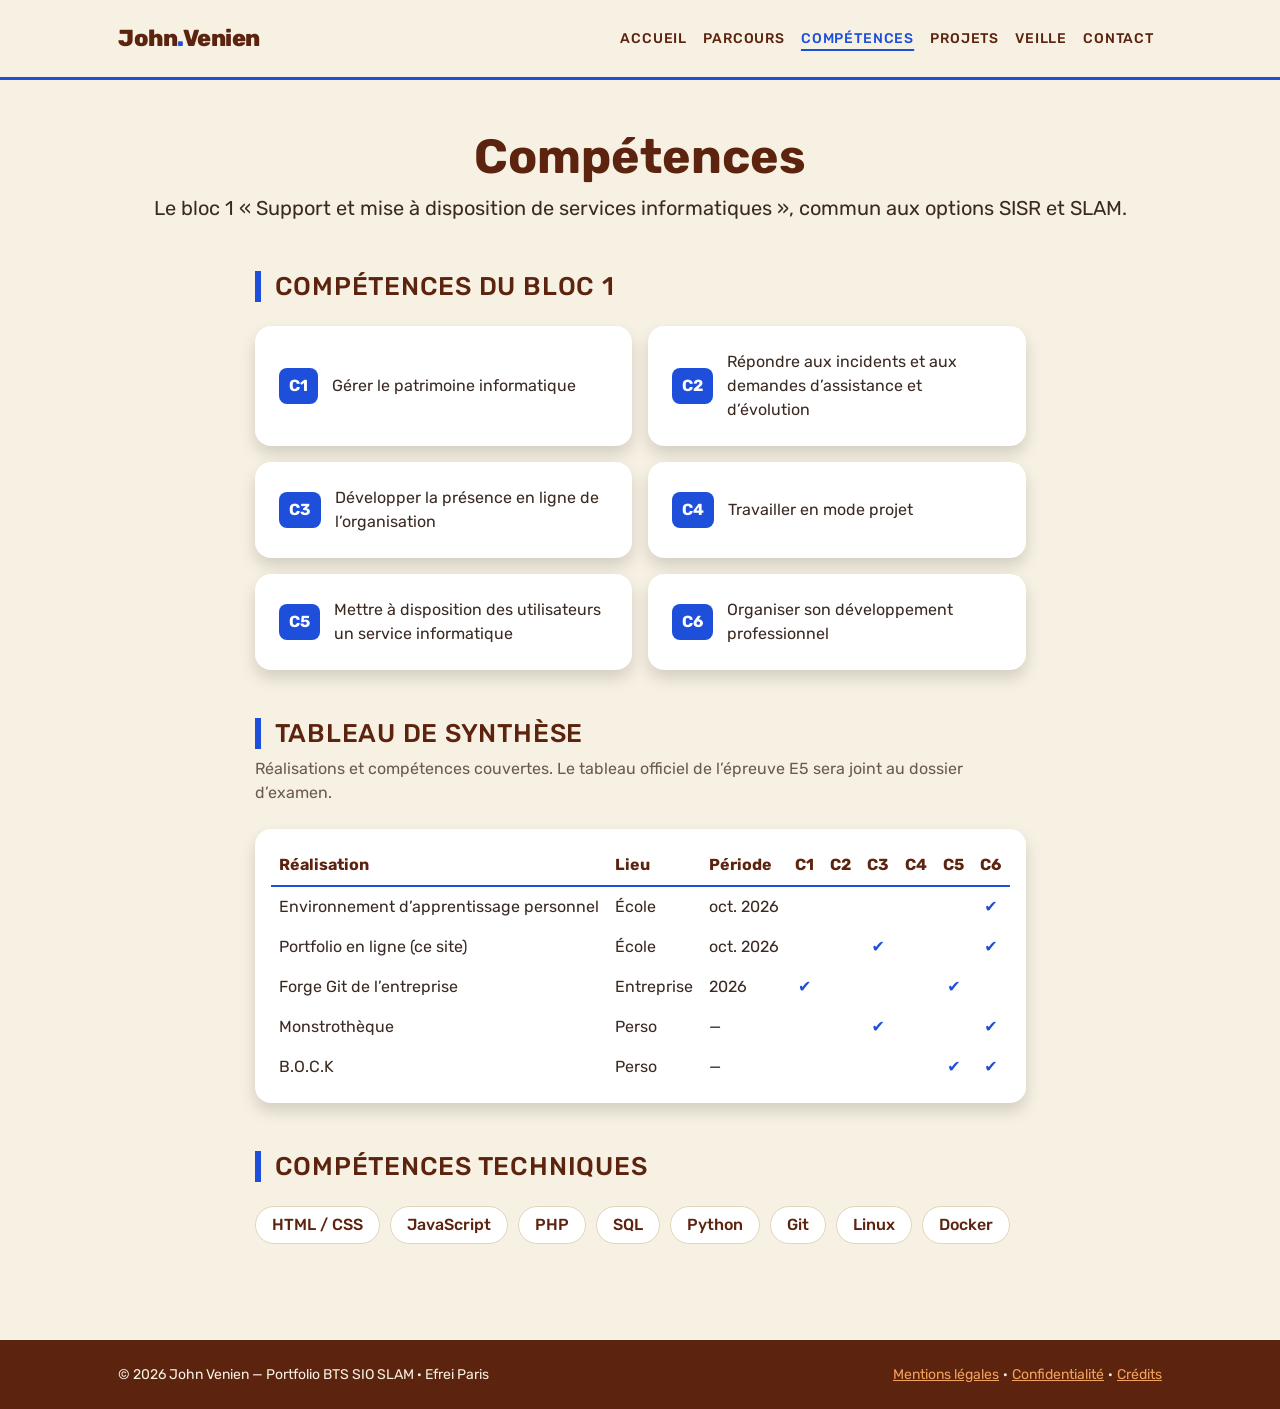
==== competences.html @ 8ba6863b "Ajoute les pages Compétences, Veille et Contact" ====
<!DOCTYPE html>
<html lang="fr">
<head>
    <meta charset="utf-8">
    <meta name="viewport" content="width=device-width, initial-scale=1, shrink-to-fit=no">
    <title>Compétences — John Venien, portfolio BTS SIO SLAM</title>
    <meta name="description" content="Compétences de John Venien : bloc 1 du BTS SIO, compétences techniques et tableau de synthèse des réalisations.">
    <meta name="author" content="John Venien">
    <!-- Thème Start Bootstrap « Personal » (MIT, inclut Bootstrap 5) -->
    <link rel="stylesheet" href="css/theme-personal.css">
    <!-- Icônes Bootstrap, hébergées sur le site -->
    <link rel="stylesheet" href="vendor/bootstrap-icons/bootstrap-icons.min.css">
    <!-- Ma feuille de style : charte graphique (couleurs, police Rubik, adaptations) -->
    <link rel="stylesheet" href="css/style.css">
</head>
<body class="d-flex flex-column h-100">
    <header>
        <nav class="navbar navbar-expand-lg navbar-light py-3" aria-label="Menu principal">
            <div class="container px-5">
                <a class="navbar-brand" href="index.html">John<span class="point">.</span>Venien</a>
                <button class="navbar-toggler" type="button" data-bs-toggle="collapse" data-bs-target="#menu" aria-controls="menu" aria-expanded="false" aria-label="Ouvrir le menu"><span class="navbar-toggler-icon"></span></button>
                <div class="collapse navbar-collapse" id="menu">
                    <ul class="navbar-nav ms-auto mb-2 mb-lg-0 small">
                <li class="nav-item"><a class="nav-link" href="index.html">Accueil</a></li>
                <li class="nav-item"><a class="nav-link" href="parcours.html">Parcours</a></li>
                <li class="nav-item"><a class="nav-link" href="competences.html" aria-current="page">Compétences</a></li>
                <li class="nav-item"><a class="nav-link" href="projets.html">Projets</a></li>
                <li class="nav-item"><a class="nav-link" href="veille.html">Veille</a></li>
                <li class="nav-item"><a class="nav-link" href="contact.html">Contact</a></li>
                    </ul>
                </div>
            </div>
        </nav>
    </header>
    <main class="flex-shrink-0">
        <div class="container px-5 my-5">
            <div class="text-center mb-5">
                <h1 class="display-5 fw-bolder mb-0"><span class="text-gradient d-inline">Compétences</span></h1>
                <p class="lead mt-2 mb-0">Le bloc 1 « Support et mise à disposition de services informatiques », commun aux options SISR et SLAM.</p>
            </div>
            <div class="row gx-5 justify-content-center">
                <div class="col-lg-11 col-xl-9 col-xxl-8">
                    <section aria-labelledby="t-bloc1">
                    <h2 class="titre-barre fw-bolder mb-4"><span id="t-bloc1">Compétences du bloc 1</span></h2>
                        <ul class="grille-blocs mb-5">
                            <li class="card shadow border-0 rounded-4 p-4"><span class="code-comp">C1</span>Gérer le patrimoine informatique</li>
                            <li class="card shadow border-0 rounded-4 p-4"><span class="code-comp">C2</span>Répondre aux incidents et aux demandes d’assistance et d’évolution</li>
                            <li class="card shadow border-0 rounded-4 p-4"><span class="code-comp">C3</span>Développer la présence en ligne de l’organisation</li>
                            <li class="card shadow border-0 rounded-4 p-4"><span class="code-comp">C4</span>Travailler en mode projet</li>
                            <li class="card shadow border-0 rounded-4 p-4"><span class="code-comp">C5</span>Mettre à disposition des utilisateurs un service informatique</li>
                            <li class="card shadow border-0 rounded-4 p-4"><span class="code-comp">C6</span>Organiser son développement professionnel</li>
                        </ul>
                    </section>
                    <section aria-labelledby="t-synth">
                    <h2 class="titre-barre fw-bolder mb-2"><span id="t-synth">Tableau de synthèse</span></h2>
                        <p class="text-muted mb-4">Réalisations et compétences couvertes. Le tableau officiel de l’épreuve E5 sera joint au dossier d’examen.</p>
                        <div class="table-responsive card shadow border-0 rounded-4 p-3 mb-5">
                            <table class="table table-borderless align-middle mb-0">
                                <thead><tr><th scope="col">Réalisation</th><th scope="col">Lieu</th><th scope="col">Période</th><th scope="col" class="text-center">C1</th><th scope="col" class="text-center">C2</th><th scope="col" class="text-center">C3</th><th scope="col" class="text-center">C4</th><th scope="col" class="text-center">C5</th><th scope="col" class="text-center">C6</th></tr></thead>
                                <tbody>
                                <tr><td>Environnement d’apprentissage personnel</td><td>École</td><td>oct. 2026</td><td class="text-center"></td><td class="text-center"></td><td class="text-center"></td><td class="text-center"></td><td class="text-center"></td><td class="text-center"><span class=coche>✔</span></td></tr>
                                <tr><td>Portfolio en ligne (ce site)</td><td>École</td><td>oct. 2026</td><td class="text-center"></td><td class="text-center"></td><td class="text-center"><span class=coche>✔</span></td><td class="text-center"></td><td class="text-center"></td><td class="text-center"><span class=coche>✔</span></td></tr>
                                <tr><td>Forge Git de l’entreprise</td><td>Entreprise</td><td>2026</td><td class="text-center"><span class=coche>✔</span></td><td class="text-center"></td><td class="text-center"></td><td class="text-center"></td><td class="text-center"><span class=coche>✔</span></td><td class="text-center"></td></tr>
                                <tr><td>Monstrothèque</td><td>Perso</td><td>—</td><td class="text-center"></td><td class="text-center"></td><td class="text-center"><span class=coche>✔</span></td><td class="text-center"></td><td class="text-center"></td><td class="text-center"><span class=coche>✔</span></td></tr>
                                <tr><td>B.O.C.K</td><td>Perso</td><td>—</td><td class="text-center"></td><td class="text-center"></td><td class="text-center"></td><td class="text-center"></td><td class="text-center"><span class=coche>✔</span></td><td class="text-center"><span class=coche>✔</span></td></tr>
                                </tbody>
                            </table>
                        </div>
                    </section>
                    <section aria-labelledby="t-tech">
                    <h2 class="titre-barre fw-bolder mb-4"><span id="t-tech">Compétences techniques</span></h2>
                        <ul class="chips chips-gauche mb-5"><li>HTML / CSS</li><li>JavaScript</li><li>PHP</li><li>SQL</li><li>Python</li><li>Git</li><li>Linux</li><li>Docker</li></ul>
                    </section>
                </div>
            </div>
        </div>
    </main>
    <footer class="pied py-4 mt-auto">
        <div class="container px-5">
            <div class="row align-items-center justify-content-between flex-column flex-sm-row">
                <div class="col-auto"><p class="small m-0">© 2026 John Venien — Portfolio BTS SIO SLAM · Efrei Paris</p></div>
                <div class="col-auto">
                    <nav aria-label="Liens légaux" class="small">
                        <a href="mentions-legales.html">Mentions légales</a><span class="mx-1">·</span><a href="confidentialite.html">Confidentialité</a><span class="mx-1">·</span><a href="mentions-legales.html#credits">Crédits</a>
                    </nav>
                </div>
            </div>
        </div>
    </footer>
    <!-- JavaScript de Bootstrap (menu repliable sur téléphone), hébergé sur le site -->
    <script src="vendor/bootstrap.bundle.min.js"></script>
</body>
</html>
---- css/style.css ----
/* ==========================================================================
   Portfolio de John Venien — feuille de style personnelle
   Elle s'applique après le thème Start Bootstrap « Personal » (css/theme-personal.css)
   et adapte le site à ma charte : couleurs, police Rubik, mise en page, états interactifs.
   ========================================================================== */

/* ---------- 1. Police Rubik, hébergée sur le site (pas de Google Fonts : RGPD) ---------- */
@font-face { font-family: 'Rubik'; font-weight: 400; font-display: swap; src: url('../fonts/rubik-latin-400-normal.woff2') format('woff2'); }
@font-face { font-family: 'Rubik'; font-weight: 500; font-display: swap; src: url('../fonts/rubik-latin-500-normal.woff2') format('woff2'); }
@font-face { font-family: 'Rubik'; font-weight: 700; font-display: swap; src: url('../fonts/rubik-latin-700-normal.woff2') format('woff2'); }
@font-face { font-family: 'Rubik'; font-weight: 800; font-display: swap; src: url('../fonts/rubik-latin-800-normal.woff2') format('woff2'); }

/* ---------- 2. Couleurs de la charte (variables) ---------- */
:root {
    --marron: #5C230E;
    --bleu: #1E4FDA;
    --beige: #F7F1E3;
    --beige-fonce: #EFE5D1;
    --orange: #F2A25C;
    --texte: #3B2A22;
    /* variables de Bootstrap redéfinies avec la charte */
    --bs-primary: #1E4FDA;
    --bs-primary-rgb: 30, 79, 218;
    --bs-body-font-family: 'Rubik', system-ui, sans-serif;
    --bs-body-color: #3B2A22;
}

/* ---------- 3. Base ---------- */
body { background: var(--beige); color: var(--texte); font-family: 'Rubik', system-ui, sans-serif; }
.bg-light { background: var(--beige-fonce) !important; }
.card { background: #fff; }
.card .bg-light { background: var(--beige) !important; }
.text-muted { color: #6b5a50 !important; }
.text-primary { color: var(--bleu) !important; }
.text-secondary { color: var(--marron) !important; }
h1, h2, h3, .display-3, .display-5 { color: var(--marron); font-weight: 800; }
/* le thème met un dégradé dans les titres : je le remplace par le marron de la charte */
.text-gradient { background: none !important; -webkit-text-fill-color: currentColor !important; color: var(--marron) !important; }
a { color: var(--bleu); }
code { color: var(--marron); background: var(--beige); padding: 1px 5px; border-radius: 4px; }
.meta { color: var(--bleu); font-weight: 500; font-size: .85rem; text-transform: uppercase; letter-spacing: .06em; margin-bottom: .4rem; }
ul.chips, ul.grille-items, ul.grille-blocs, ul.grille-certifs { list-style: none; padding: 0; }

/* ---------- 4. En-tête et menu ---------- */
.navbar { background: var(--beige); border-bottom: 3px solid var(--bleu); }
.navbar-brand { color: var(--marron) !important; font-weight: 800; font-size: 1.45rem; letter-spacing: -.5px; }
.navbar-brand .point { color: var(--bleu); }
.navbar .nav-link { color: var(--marron) !important; font-weight: 500; text-transform: uppercase; letter-spacing: .06em; }
.navbar .nav-link:hover,
.navbar .nav-link[aria-current="page"] { color: var(--bleu) !important; }
.navbar .nav-link[aria-current="page"] { text-decoration: underline 2px; text-underline-offset: 6px; }

/* ---------- 5. Titres de section, comme les modèles PowerPoint de la charte ---------- */
.titre-barre { border-left: 6px solid var(--bleu); padding-left: 14px; text-transform: uppercase; font-weight: 500 !important; letter-spacing: .03em; font-size: 1.6rem; }

/* ---------- 6. Boutons ---------- */
.btn { transition: transform .15s ease, box-shadow .15s ease, background-color .15s ease; }
.btn-primary { background: var(--bleu) !important; border-color: var(--bleu) !important; text-transform: uppercase; letter-spacing: .06em; }
.btn-primary:hover { background: #163fb3 !important; transform: translateY(-2px); box-shadow: 0 6px 16px rgba(30, 79, 218, .3); }
.btn-outline-dark { border: 2px solid var(--marron) !important; color: var(--marron) !important; text-transform: uppercase; letter-spacing: .06em; }
.btn-outline-dark:hover { background: var(--marron) !important; color: var(--beige) !important; transform: translateY(-2px); }
.badge.bg-gradient-primary-to-secondary,
.feature.bg-gradient-primary-to-secondary { background: var(--bleu) !important; }
.badge { font-weight: 500; letter-spacing: .08em; }

/* Focus visible pour la navigation au clavier (touche Tab) */
a:focus-visible, button:focus-visible, .btn:focus-visible, .navbar-toggler:focus-visible {
    outline: 3px solid var(--orange);
    outline-offset: 3px;
    box-shadow: none;
}

/* ---------- 7. Bloc « JV » de l'accueil ---------- */
.profile.bg-gradient-primary-to-secondary { background: linear-gradient(135deg, var(--bleu), #6E8EEA) !important; display: flex; align-items: center; justify-content: center; }
.initiales { font-weight: 800; font-size: 8rem; color: var(--beige); letter-spacing: -.04em; }
.profile .points {                     /* grille de 2 × 10 points dessinée avec un dégradé radial répété */
    aspect-ratio: 191.6 / 1215.4;
    background-image: radial-gradient(circle closest-side, var(--marron) 60%, transparent 66%);
    background-size: 50% 10%;
}

/* ---------- 8. Étiquettes (Flexbox) ---------- */
.chips { display: flex; flex-wrap: wrap; gap: 10px; justify-content: center; }
.chips-gauche { justify-content: flex-start; }
.chips li { background: #fff; border: 1px solid #E2D5BB; color: var(--marron); border-radius: 999px; padding: 6px 16px; font-weight: 500; }
.card .chips li { background: var(--beige); }

/* ---------- 9. Grilles (CSS Grid) ---------- */
.grille-projets { display: grid; grid-template-columns: repeat(3, 1fr); gap: 24px; }
.grille-fiche { display: grid; grid-template-columns: repeat(2, 1fr); gap: 24px; }
.grille-items { display: grid; grid-template-columns: repeat(3, 1fr); gap: 16px; }
.grille-items li { background: var(--beige); border-radius: 1rem; padding: 1rem; }
.grille-blocs { display: grid; grid-template-columns: repeat(2, 1fr); gap: 16px; }
.grille-blocs li { flex-direction: row; gap: 14px; align-items: center; }
.code-comp { background: var(--bleu); color: #fff; font-weight: 700; border-radius: 8px; padding: 6px 10px; flex-shrink: 0; }
.grille-certifs { display: grid; grid-template-columns: repeat(2, 1fr); gap: 16px; }
.grille-certifs li { flex-direction: row; justify-content: space-between; align-items: center; gap: 12px; }
.etat { font-size: .8rem; font-weight: 500; border-radius: 999px; padding: 4px 12px; background: var(--beige); color: var(--marron); white-space: nowrap; }
.etat.en-cours { background: var(--bleu); color: #fff; }
.grille-contact { display: grid; grid-template-columns: repeat(2, 1fr); gap: 24px; }
.carte-contact { text-decoration: none; color: var(--texte); display: flex; flex-direction: column; }
.preuves { display: grid; grid-template-columns: repeat(auto-fill, minmax(280px, 1fr)); gap: 24px; }
.preuves img { width: 100%; height: auto; display: block; }

/* ---------- 10. Cartes projets ---------- */
.carte-projet, .carte-contact { transition: transform .2s ease, box-shadow .2s ease; }
.carte-projet:hover, .carte-contact:hover, .carte-contact:focus-visible { transform: translateY(-4px); box-shadow: 0 1rem 2rem rgba(92, 35, 14, .15) !important; }
.vignette { background: var(--bleu); color: var(--beige); display: flex; align-items: center; justify-content: center; font-size: 4rem; min-width: 200px; }
.lien-fleche { font-weight: 500; text-decoration: none; margin-right: 1.25rem; }
.lien-fleche::after { content: " →"; transition: margin-left .15s ease; }
.lien-fleche:hover::after { margin-left: 4px; }
.filtres { display: flex; flex-wrap: wrap; gap: 10px; }
.filtres button { border: 2px solid var(--marron); background: transparent; color: var(--marron); border-radius: 999px; padding: 6px 18px; font-weight: 500; }
.filtres button:hover { background: var(--beige-fonce); }
.filtres button[aria-pressed="true"] { background: var(--marron); color: var(--beige); }
.coche { color: var(--bleu); font-weight: 700; }
.table { --bs-table-bg: transparent; }
.table thead th { color: var(--marron); border-bottom: 2px solid var(--bleu); }

/* ---------- 11. Pages légales ---------- */
.texte-legal h2 { font-size: 1.25rem; margin-top: 1.75rem; }
.texte-legal h2:first-child { margin-top: 0; }

/* ---------- 12. Pied de page ---------- */
footer.pied { background: var(--marron); color: var(--beige); }
footer.pied a { color: var(--orange); }
footer.pied a:hover { color: #fff; }

/* ---------- 13. Tablette (601 à 1024 px) ---------- */
@media (min-width: 601px) and (max-width: 1024px) {
    .grille-projets { grid-template-columns: repeat(2, 1fr); }
    .grille-items { grid-template-columns: repeat(2, 1fr); }
    .initiales { font-size: 6.5rem; }
}

/* ---------- 14. Téléphone (600 px et moins) ---------- */
@media (max-width: 600px) {
    .container.px-5 { padding-left: 20px !important; padding-right: 20px !important; }
    .row.gx-5 { --bs-gutter-x: 40px; } /* évite un débordement horizontal de 4 px */
    .display-3 { font-size: 2.3rem; }
    .display-5 { font-size: 2rem; }
    .initiales { font-size: 4.5rem; }
    .titre-barre { font-size: 1.3rem; }
    .grille-projets, .grille-fiche, .grille-items, .grille-blocs, .grille-certifs, .grille-contact { grid-template-columns: 1fr; }
    .card-body.p-5, .card.p-5 { padding: 1.5rem !important; }
    .projet-ligne { flex-direction: column-reverse; }
    .vignette { min-width: 0; min-height: 110px; font-size: 3rem; }
    .projet-ligne .p-5 { padding: 1.5rem !important; }
    footer.pied nav { margin-top: .5rem; }
}
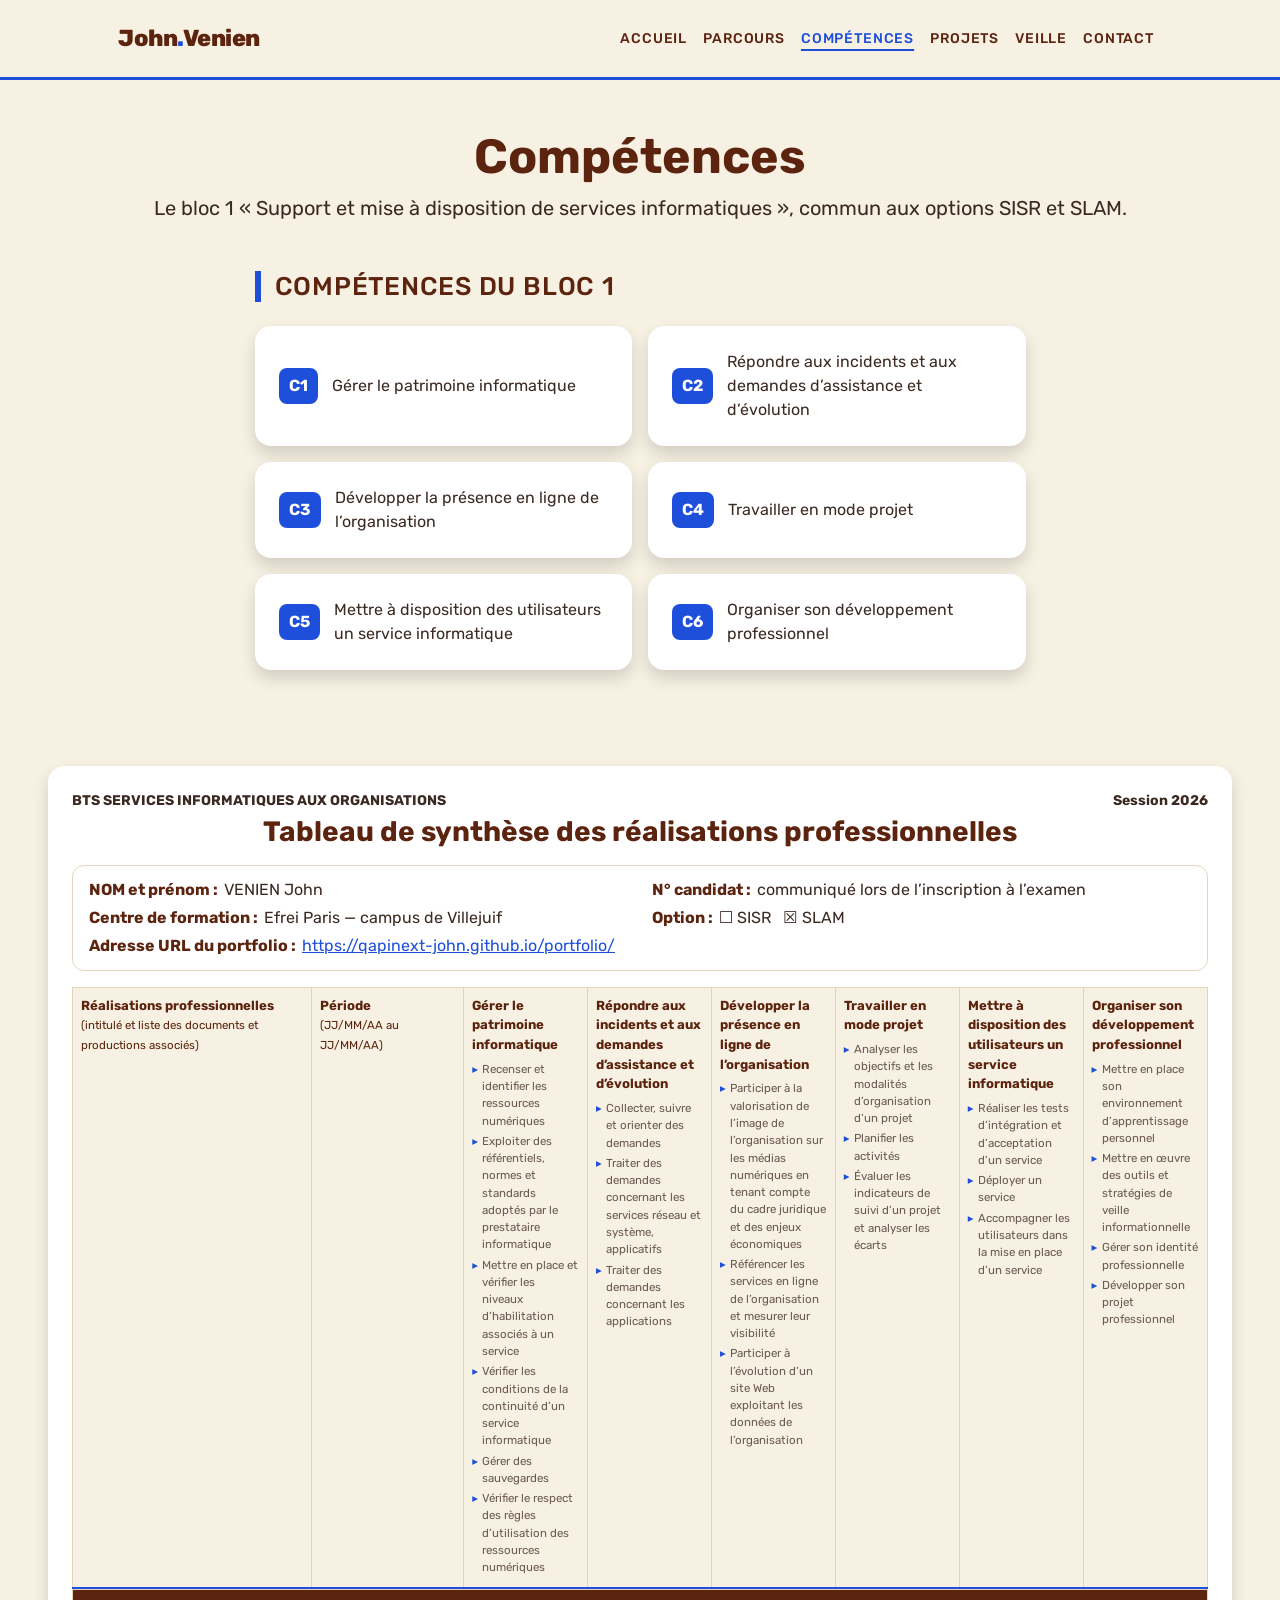
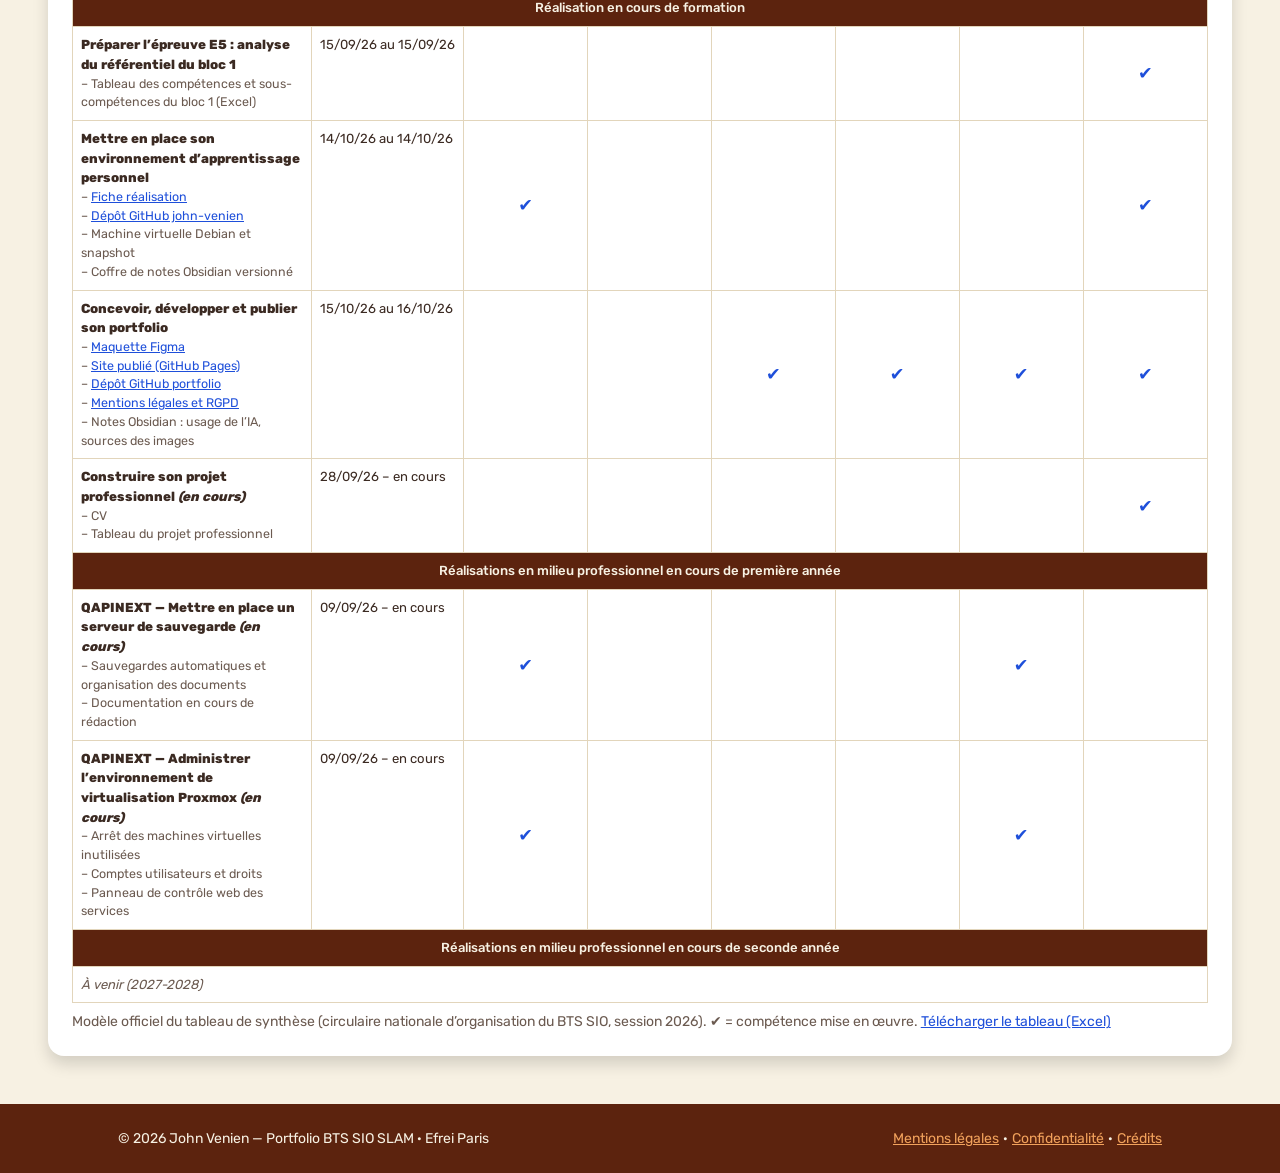
==== commit a3366ed5: "Remplace le tableau de synthèse par le modèle officiel E5 et retire B.O.C.K" ====
--- a/competences.html
+++ b/competences.html
@@ -4,7 +4,7 @@
     <meta charset="utf-8">
     <meta name="viewport" content="width=device-width, initial-scale=1, shrink-to-fit=no">
     <title>Compétences — John Venien, portfolio BTS SIO SLAM</title>
-    <meta name="description" content="Compétences de John Venien : bloc 1 du BTS SIO, compétences techniques et tableau de synthèse des réalisations.">
+    <meta name="description" content="Compétences de John Venien : bloc 1 du BTS SIO et tableau de synthèse officiel des réalisations professionnelles (épreuve E5).">
     <meta name="author" content="John Venien">
     <!-- Thème Start Bootstrap « Personal » (MIT, inclut Bootstrap 5) -->
     <link rel="stylesheet" href="css/theme-personal.css">
@@ -51,29 +51,46 @@
                             <li class="card shadow border-0 rounded-4 p-4"><span class="code-comp">C6</span>Organiser son développement professionnel</li>
                         </ul>
                     </section>
-                    <section aria-labelledby="t-synth">
-                    <h2 class="titre-barre fw-bolder mb-2"><span id="t-synth">Tableau de synthèse</span></h2>
-                        <p class="text-muted mb-4">Réalisations et compétences couvertes. Le tableau officiel de l’épreuve E5 sera joint au dossier d’examen.</p>
-                        <div class="table-responsive card shadow border-0 rounded-4 p-3 mb-5">
-                            <table class="table table-borderless align-middle mb-0">
-                                <thead><tr><th scope="col">Réalisation</th><th scope="col">Lieu</th><th scope="col">Période</th><th scope="col" class="text-center">C1</th><th scope="col" class="text-center">C2</th><th scope="col" class="text-center">C3</th><th scope="col" class="text-center">C4</th><th scope="col" class="text-center">C5</th><th scope="col" class="text-center">C6</th></tr></thead>
-                                <tbody>
-                                <tr><td>Environnement d’apprentissage personnel</td><td>École</td><td>oct. 2026</td><td class="text-center"></td><td class="text-center"></td><td class="text-center"></td><td class="text-center"></td><td class="text-center"></td><td class="text-center"><span class=coche>✔</span></td></tr>
-                                <tr><td>Portfolio en ligne (ce site)</td><td>École</td><td>oct. 2026</td><td class="text-center"></td><td class="text-center"></td><td class="text-center"><span class=coche>✔</span></td><td class="text-center"></td><td class="text-center"></td><td class="text-center"><span class=coche>✔</span></td></tr>
-                                <tr><td>Forge Git de l’entreprise</td><td>Entreprise</td><td>2026</td><td class="text-center"><span class=coche>✔</span></td><td class="text-center"></td><td class="text-center"></td><td class="text-center"></td><td class="text-center"><span class=coche>✔</span></td><td class="text-center"></td></tr>
-                                <tr><td>Monstrothèque</td><td>Perso</td><td>—</td><td class="text-center"></td><td class="text-center"></td><td class="text-center"><span class=coche>✔</span></td><td class="text-center"></td><td class="text-center"></td><td class="text-center"><span class=coche>✔</span></td></tr>
-                                <tr><td>B.O.C.K</td><td>Perso</td><td>—</td><td class="text-center"></td><td class="text-center"></td><td class="text-center"></td><td class="text-center"></td><td class="text-center"><span class=coche>✔</span></td><td class="text-center"><span class=coche>✔</span></td></tr>
-                                </tbody>
-                            </table>
-                        </div>
-                    </section>
-                    <section aria-labelledby="t-tech">
-                    <h2 class="titre-barre fw-bolder mb-4"><span id="t-tech">Compétences techniques</span></h2>
-                        <ul class="chips chips-gauche mb-5"><li>HTML / CSS</li><li>JavaScript</li><li>PHP</li><li>SQL</li><li>Python</li><li>Git</li><li>Linux</li><li>Docker</li></ul>
-                    </section>
                 </div>
             </div>
         </div>
+        <section class="container-fluid px-4 px-xl-5 mb-5" aria-labelledby="t-synth">
+            <div class="tableau-officiel card shadow border-0 rounded-4 p-4">
+                <div class="d-flex flex-wrap justify-content-between align-items-baseline gap-2 mb-1">
+                    <p class="small fw-bolder text-uppercase mb-0">BTS Services informatiques aux organisations</p>
+                    <p class="small fw-bolder mb-0">Session 2026</p>
+                </div>
+                <h2 class="h3 fw-bolder text-center mb-3" id="t-synth">Tableau de synthèse des réalisations professionnelles</h2>
+                <dl class="identite mb-3">
+                    <div><dt>NOM et prénom :</dt><dd>VENIEN John</dd></div>
+                    <div><dt>N° candidat :</dt><dd>communiqué lors de l’inscription à l’examen</dd></div>
+                    <div><dt>Centre de formation :</dt><dd>Efrei Paris — campus de Villejuif</dd></div>
+                    <div><dt>Option :</dt><dd><span aria-hidden="true">☐</span> SISR &nbsp; <span aria-hidden="true">☒</span> SLAM<span class="visually-hidden"> (option SLAM)</span></dd></div>
+                    <div class="large"><dt>Adresse URL du portfolio :</dt><dd><a href="https://qapinext-john.github.io/portfolio/">https://qapinext-john.github.io/portfolio/</a></dd></div>
+                </dl>
+                <div class="table-responsive">
+                    <table class="table synthese align-middle mb-2">
+                        <caption class="visually-hidden">Tableau de synthèse : réalisations professionnelles et compétences du bloc 1 mises en œuvre</caption>
+                        <thead>
+                            <tr><th scope="col" class="col-real">Réalisations professionnelles<br><span class="fw-normal small">(intitulé et liste des documents et productions associés)</span></th><th scope="col" class="col-per">Période<br><span class="fw-normal small">(JJ/MM/AA au JJ/MM/AA)</span></th><th scope="col" class="col-comp"><span class="nom-comp">Gérer le patrimoine informatique</span><ul class="sous-comp"><li>Recenser et identifier les ressources numériques</li><li>Exploiter des référentiels, normes et standards adoptés par le prestataire informatique</li><li>Mettre en place et vérifier les niveaux d’habilitation associés à un service</li><li>Vérifier les conditions de la continuité d’un service informatique</li><li>Gérer des sauvegardes</li><li>Vérifier le respect des règles d’utilisation des ressources numériques</li></ul></th><th scope="col" class="col-comp"><span class="nom-comp">Répondre aux incidents et aux demandes d’assistance et d’évolution</span><ul class="sous-comp"><li>Collecter, suivre et orienter des demandes</li><li>Traiter des demandes concernant les services réseau et système, applicatifs</li><li>Traiter des demandes concernant les applications</li></ul></th><th scope="col" class="col-comp"><span class="nom-comp">Développer la présence en ligne de l’organisation</span><ul class="sous-comp"><li>Participer à la valorisation de l’image de l’organisation sur les médias numériques en tenant compte du cadre juridique et des enjeux économiques</li><li>Référencer les services en ligne de l’organisation et mesurer leur visibilité</li><li>Participer à l’évolution d’un site Web exploitant les données de l’organisation</li></ul></th><th scope="col" class="col-comp"><span class="nom-comp">Travailler en mode projet</span><ul class="sous-comp"><li>Analyser les objectifs et les modalités d’organisation d’un projet</li><li>Planifier les activités</li><li>Évaluer les indicateurs de suivi d’un projet et analyser les écarts</li></ul></th><th scope="col" class="col-comp"><span class="nom-comp">Mettre à disposition des utilisateurs un service informatique</span><ul class="sous-comp"><li>Réaliser les tests d’intégration et d’acceptation d’un service</li><li>Déployer un service</li><li>Accompagner les utilisateurs dans la mise en place d’un service</li></ul></th><th scope="col" class="col-comp"><span class="nom-comp">Organiser son développement professionnel</span><ul class="sous-comp"><li>Mettre en place son environnement d’apprentissage personnel</li><li>Mettre en œuvre des outils et stratégies de veille informationnelle</li><li>Gérer son identité professionnelle</li><li>Développer son projet professionnel</li></ul></th></tr>
+                        </thead>
+                        <tbody>
+                                <tr class="rubrique"><th scope="rowgroup" colspan="8">Réalisation en cours de formation</th></tr>
+                                <tr><th scope="row" class="intitule"><span class="fw-bolder">Préparer l’épreuve E5 : analyse du référentiel du bloc 1</span><ul class="docs"><li>Tableau des compétences et sous-compétences du bloc 1 (Excel)</li></ul></th><td class="periode">15/09/26 au 15/09/26</td><td class="case"></td><td class="case"></td><td class="case"></td><td class="case"></td><td class="case"></td><td class="case"><span class=coche aria-label=Oui>✔</span></td></tr>
+                                <tr><th scope="row" class="intitule"><span class="fw-bolder">Mettre en place son environnement d’apprentissage personnel</span><ul class="docs"><li><a href="realisation-environnement.html">Fiche réalisation</a></li><li><a href="https://github.com/QAPINEXT-John/john-venien">Dépôt GitHub john-venien</a></li><li>Machine virtuelle Debian et snapshot</li><li>Coffre de notes Obsidian versionné</li></ul></th><td class="periode">14/10/26 au 14/10/26</td><td class="case"><span class=coche aria-label=Oui>✔</span></td><td class="case"></td><td class="case"></td><td class="case"></td><td class="case"></td><td class="case"><span class=coche aria-label=Oui>✔</span></td></tr>
+                                <tr><th scope="row" class="intitule"><span class="fw-bolder">Concevoir, développer et publier son portfolio</span><ul class="docs"><li><a href="https://www.figma.com/design/ATCPlZt3jJWBAGwDmIhdnL/Portfolio-John-Venien---Maquette">Maquette Figma</a></li><li><a href="https://qapinext-john.github.io/portfolio/">Site publié (GitHub Pages)</a></li><li><a href="https://github.com/QAPINEXT-John/portfolio">Dépôt GitHub portfolio</a></li><li><a href="mentions-legales.html">Mentions légales et RGPD</a></li><li>Notes Obsidian : usage de l’IA, sources des images</li></ul></th><td class="periode">15/10/26 au 16/10/26</td><td class="case"></td><td class="case"></td><td class="case"><span class=coche aria-label=Oui>✔</span></td><td class="case"><span class=coche aria-label=Oui>✔</span></td><td class="case"><span class=coche aria-label=Oui>✔</span></td><td class="case"><span class=coche aria-label=Oui>✔</span></td></tr>
+                                <tr><th scope="row" class="intitule"><span class="fw-bolder">Construire son projet professionnel <em>(en cours)</em></span><ul class="docs"><li>CV</li><li>Tableau du projet professionnel</li></ul></th><td class="periode">28/09/26 – en cours</td><td class="case"></td><td class="case"></td><td class="case"></td><td class="case"></td><td class="case"></td><td class="case"><span class=coche aria-label=Oui>✔</span></td></tr>
+                                <tr class="rubrique"><th scope="rowgroup" colspan="8">Réalisations en milieu professionnel en cours de première année</th></tr>
+                                <tr><th scope="row" class="intitule"><span class="fw-bolder">QAPINEXT — Mettre en place un serveur de sauvegarde <em>(en cours)</em></span><ul class="docs"><li>Sauvegardes automatiques et organisation des documents</li><li>Documentation en cours de rédaction</li></ul></th><td class="periode">09/09/26 – en cours</td><td class="case"><span class=coche aria-label=Oui>✔</span></td><td class="case"></td><td class="case"></td><td class="case"></td><td class="case"><span class=coche aria-label=Oui>✔</span></td><td class="case"></td></tr>
+                                <tr><th scope="row" class="intitule"><span class="fw-bolder">QAPINEXT — Administrer l’environnement de virtualisation Proxmox <em>(en cours)</em></span><ul class="docs"><li>Arrêt des machines virtuelles inutilisées</li><li>Comptes utilisateurs et droits</li><li>Panneau de contrôle web des services</li></ul></th><td class="periode">09/09/26 – en cours</td><td class="case"><span class=coche aria-label=Oui>✔</span></td><td class="case"></td><td class="case"></td><td class="case"></td><td class="case"><span class=coche aria-label=Oui>✔</span></td><td class="case"></td></tr>
+                                <tr class="rubrique"><th scope="rowgroup" colspan="8">Réalisations en milieu professionnel en cours de seconde année</th></tr>
+                                <tr><td colspan="8" class="text-muted fst-italic">À venir (2027-2028)</td></tr>
+                        </tbody>
+                    </table>
+                </div>
+                <p class="small text-muted mb-0">Modèle officiel du tableau de synthèse (circulaire nationale d’organisation du BTS SIO, session 2026). ✔ = compétence mise en œuvre. <a href="files/VENIEN-John-Tableau-de-synthese-E5.xlsx">Télécharger le tableau (Excel)</a></p>
+            </div>
+        </section>
     </main>
     <footer class="pied py-4 mt-auto">
         <div class="container px-5">
--- a/css/style.css
+++ b/css/style.css
@@ -121,6 +121,31 @@
 .texte-legal h2 { font-size: 1.25rem; margin-top: 1.75rem; }
 .texte-legal h2:first-child { margin-top: 0; }
 
+
+/* ---------- 11 bis. Tableau de synthèse officiel (épreuve E5) ---------- */
+.tableau-officiel { max-width: 1500px; margin: 0 auto; }
+.identite { display: grid; grid-template-columns: repeat(2, 1fr); gap: 4px 24px; border: 1px solid #E2D5BB; border-radius: .75rem; padding: 12px 16px; margin: 0; }
+.identite div { display: flex; flex-wrap: wrap; gap: 6px; }
+.identite .large { grid-column: 1 / -1; }
+.identite dt { font-weight: 700; color: var(--marron); }
+.identite dd { margin: 0; }
+.synthese { font-size: .82rem; border: 1px solid #E2D5BB; }
+.synthese th, .synthese td { border: 1px solid #E2D5BB; vertical-align: top; }
+.synthese thead th { background: var(--beige); color: var(--marron); border-bottom: 2px solid var(--bleu); }
+.synthese .col-real { min-width: 230px; width: 22%; }
+.synthese .col-per { min-width: 96px; width: 9%; }
+.synthese .col-comp { min-width: 118px; width: 11.5%; }
+.nom-comp { display: block; font-weight: 700; margin-bottom: 6px; }
+.sous-comp, .docs { list-style: none; padding: 0; margin: 0; font-weight: 400; }
+.sous-comp li { font-size: .72rem; color: #6b5a50; padding-left: 10px; position: relative; margin-bottom: 3px; }
+.sous-comp li::before { content: "▸"; position: absolute; left: 0; color: var(--bleu); }
+.docs li { font-size: .78rem; color: #6b5a50; }
+.docs li::before { content: "– "; }
+.synthese .rubrique th { background: var(--marron); color: var(--beige); text-align: center; font-weight: 500; }
+.synthese .case { text-align: center; vertical-align: middle; font-size: 1.1rem; }
+.synthese .periode { white-space: nowrap; }
+.synthese tbody tr:not(.rubrique):hover { background: var(--beige); }
+
 /* ---------- 12. Pied de page ---------- */
 footer.pied { background: var(--marron); color: var(--beige); }
 footer.pied a { color: var(--orange); }
@@ -141,6 +166,7 @@
     .display-5 { font-size: 2rem; }
     .initiales { font-size: 4.5rem; }
     .titre-barre { font-size: 1.3rem; }
+    .identite { grid-template-columns: 1fr; }
     .grille-projets, .grille-fiche, .grille-items, .grille-blocs, .grille-certifs, .grille-contact { grid-template-columns: 1fr; }
     .card-body.p-5, .card.p-5 { padding: 1.5rem !important; }
     .projet-ligne { flex-direction: column-reverse; }
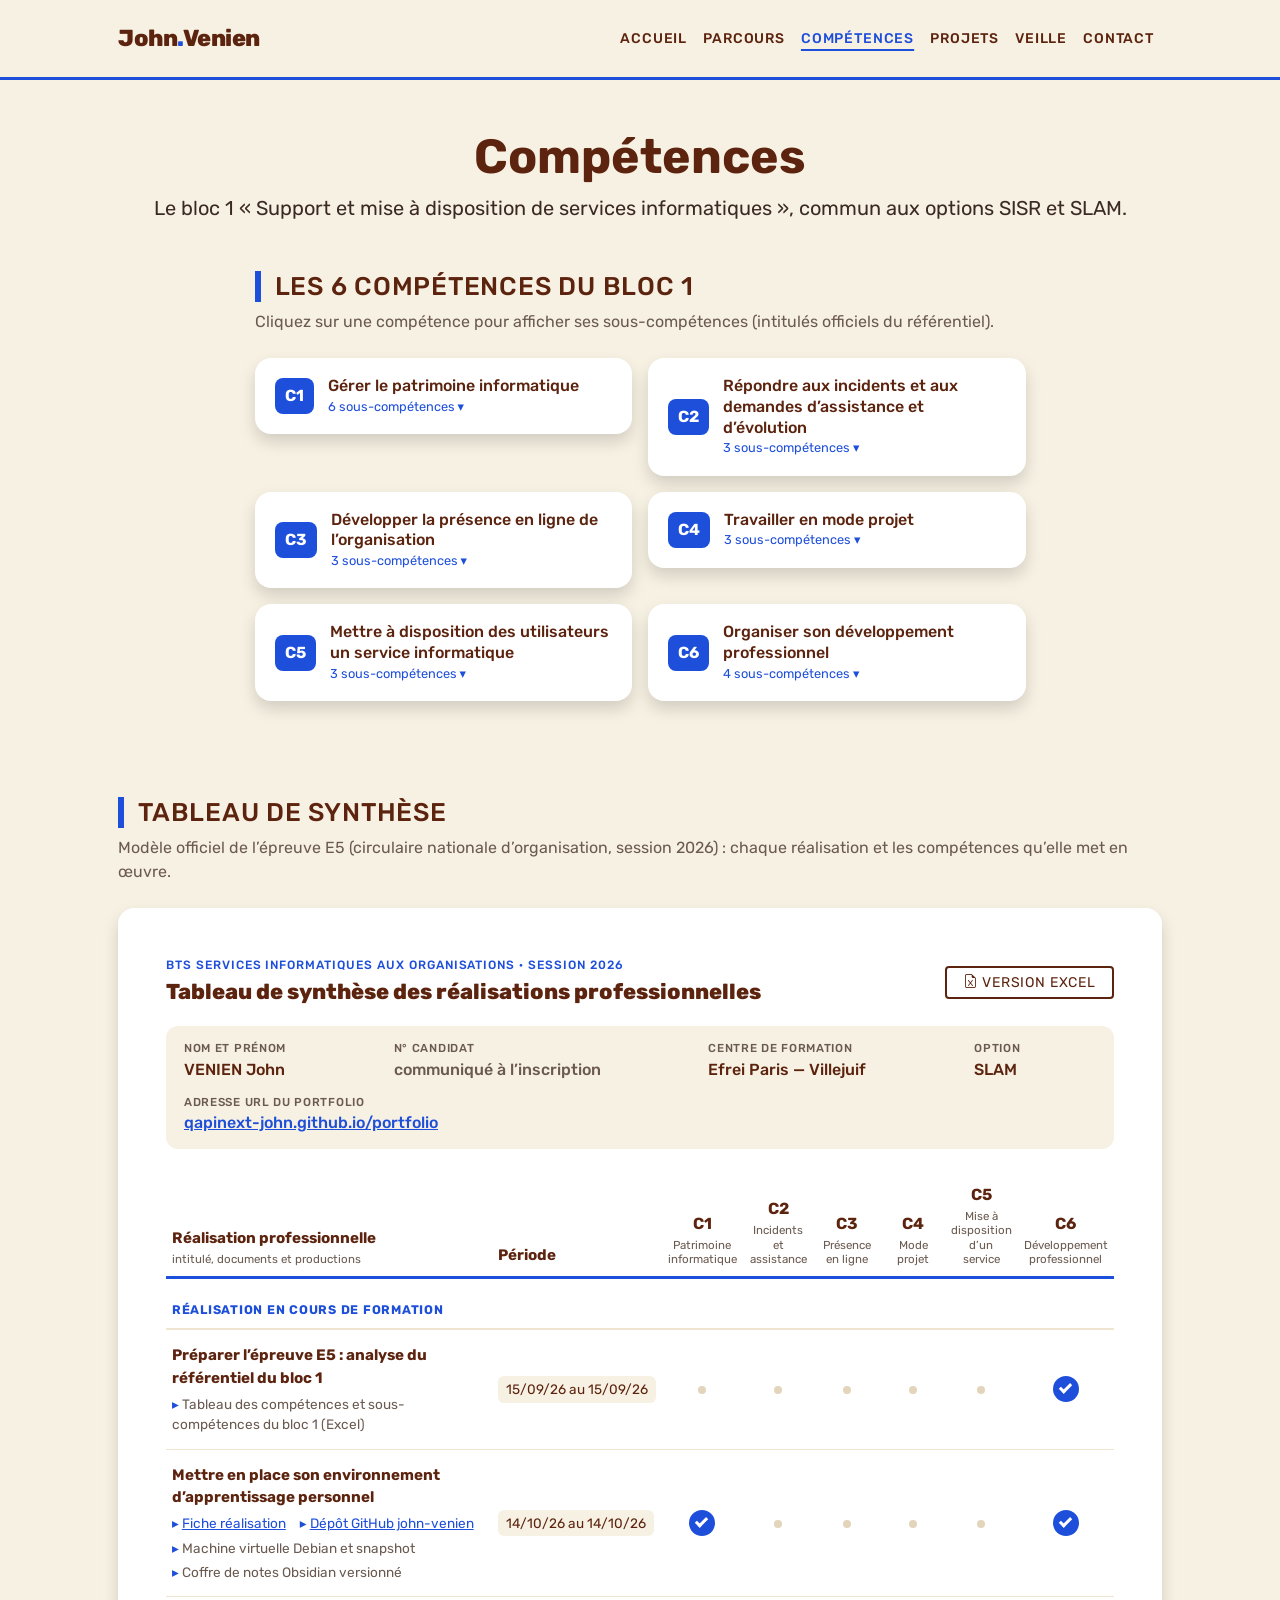
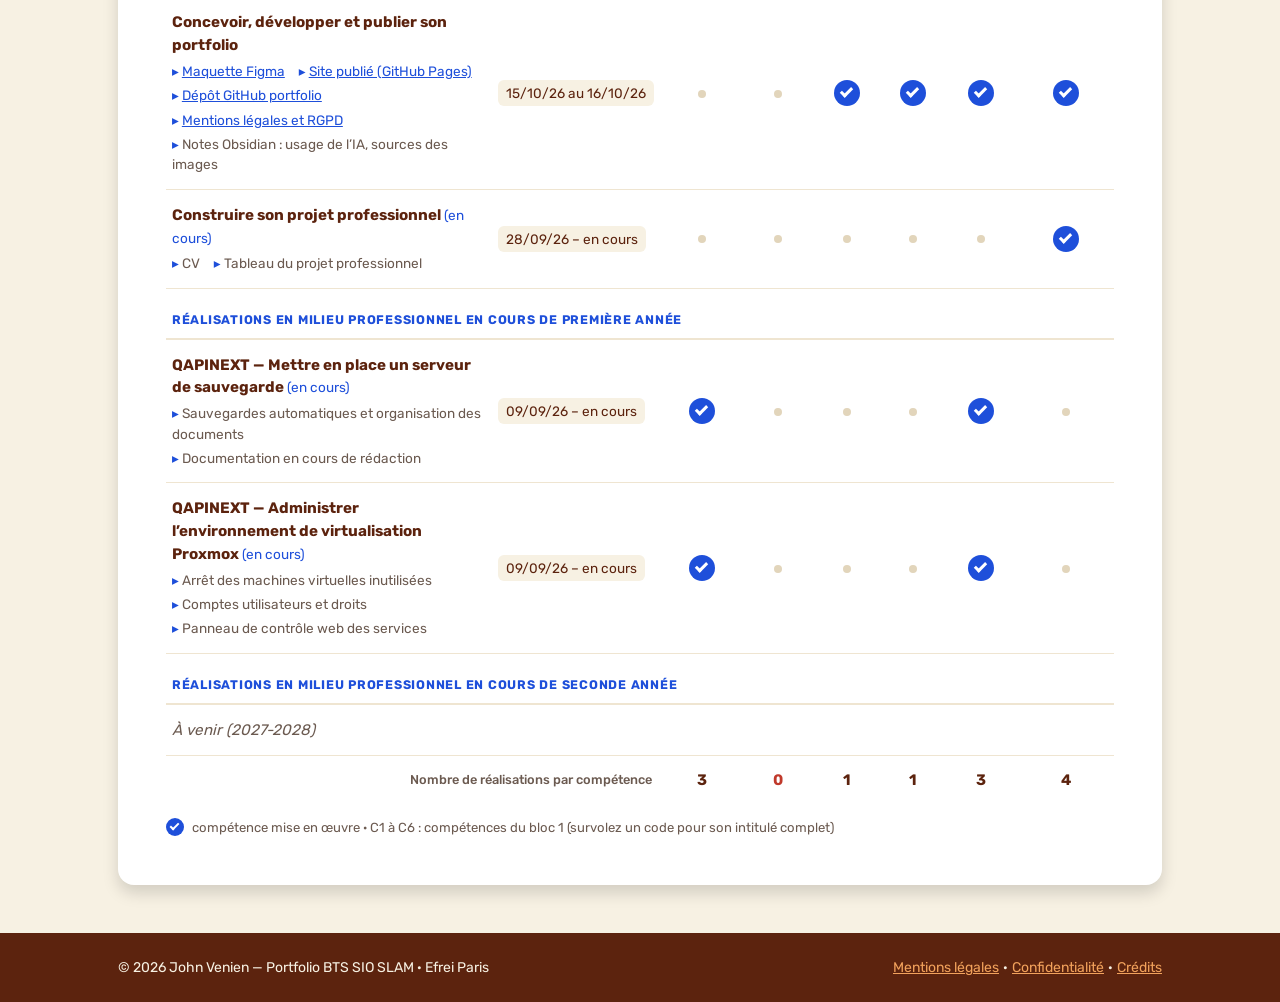
==== commit 456f7600: "Rend le tableau de synthèse plus lisible (pastilles, cartes sur téléphone)" ====
--- a/competences.html
+++ b/competences.html
@@ -41,54 +41,78 @@
             <div class="row gx-5 justify-content-center">
                 <div class="col-lg-11 col-xl-9 col-xxl-8">
                     <section aria-labelledby="t-bloc1">
-                    <h2 class="titre-barre fw-bolder mb-4"><span id="t-bloc1">Compétences du bloc 1</span></h2>
-                        <ul class="grille-blocs mb-5">
-                            <li class="card shadow border-0 rounded-4 p-4"><span class="code-comp">C1</span>Gérer le patrimoine informatique</li>
-                            <li class="card shadow border-0 rounded-4 p-4"><span class="code-comp">C2</span>Répondre aux incidents et aux demandes d’assistance et d’évolution</li>
-                            <li class="card shadow border-0 rounded-4 p-4"><span class="code-comp">C3</span>Développer la présence en ligne de l’organisation</li>
-                            <li class="card shadow border-0 rounded-4 p-4"><span class="code-comp">C4</span>Travailler en mode projet</li>
-                            <li class="card shadow border-0 rounded-4 p-4"><span class="code-comp">C5</span>Mettre à disposition des utilisateurs un service informatique</li>
-                            <li class="card shadow border-0 rounded-4 p-4"><span class="code-comp">C6</span>Organiser son développement professionnel</li>
-                        </ul>
+                    <h2 class="titre-barre fw-bolder mb-2"><span id="t-bloc1">Les 6 compétences du bloc 1</span></h2>
+                        <p class="text-muted mb-4">Cliquez sur une compétence pour afficher ses sous-compétences (intitulés officiels du référentiel).</p>
+                        <div class="grille-comp mb-5">
+                        <details class="carte-comp card shadow border-0 rounded-4">
+                            <summary><span class="code-comp">C1</span><span class="nom">Gérer le patrimoine informatique</span><span class="nb">6 sous-compétences</span></summary>
+                            <ul class="sous-comp"><li>Recenser et identifier les ressources numériques</li><li>Exploiter des référentiels, normes et standards adoptés par le prestataire informatique</li><li>Mettre en place et vérifier les niveaux d’habilitation associés à un service</li><li>Vérifier les conditions de la continuité d’un service informatique</li><li>Gérer des sauvegardes</li><li>Vérifier le respect des règles d’utilisation des ressources numériques</li></ul>
+                        </details>
+                        <details class="carte-comp card shadow border-0 rounded-4">
+                            <summary><span class="code-comp">C2</span><span class="nom">Répondre aux incidents et aux demandes d’assistance et d’évolution</span><span class="nb">3 sous-compétences</span></summary>
+                            <ul class="sous-comp"><li>Collecter, suivre et orienter des demandes</li><li>Traiter des demandes concernant les services réseau et système, applicatifs</li><li>Traiter des demandes concernant les applications</li></ul>
+                        </details>
+                        <details class="carte-comp card shadow border-0 rounded-4">
+                            <summary><span class="code-comp">C3</span><span class="nom">Développer la présence en ligne de l’organisation</span><span class="nb">3 sous-compétences</span></summary>
+                            <ul class="sous-comp"><li>Participer à la valorisation de l’image de l’organisation sur les médias numériques en tenant compte du cadre juridique et des enjeux économiques</li><li>Référencer les services en ligne de l’organisation et mesurer leur visibilité</li><li>Participer à l’évolution d’un site Web exploitant les données de l’organisation</li></ul>
+                        </details>
+                        <details class="carte-comp card shadow border-0 rounded-4">
+                            <summary><span class="code-comp">C4</span><span class="nom">Travailler en mode projet</span><span class="nb">3 sous-compétences</span></summary>
+                            <ul class="sous-comp"><li>Analyser les objectifs et les modalités d’organisation d’un projet</li><li>Planifier les activités</li><li>Évaluer les indicateurs de suivi d’un projet et analyser les écarts</li></ul>
+                        </details>
+                        <details class="carte-comp card shadow border-0 rounded-4">
+                            <summary><span class="code-comp">C5</span><span class="nom">Mettre à disposition des utilisateurs un service informatique</span><span class="nb">3 sous-compétences</span></summary>
+                            <ul class="sous-comp"><li>Réaliser les tests d’intégration et d’acceptation d’un service</li><li>Déployer un service</li><li>Accompagner les utilisateurs dans la mise en place d’un service</li></ul>
+                        </details>
+                        <details class="carte-comp card shadow border-0 rounded-4">
+                            <summary><span class="code-comp">C6</span><span class="nom">Organiser son développement professionnel</span><span class="nb">4 sous-compétences</span></summary>
+                            <ul class="sous-comp"><li>Mettre en place son environnement d’apprentissage personnel</li><li>Mettre en œuvre des outils et stratégies de veille informationnelle</li><li>Gérer son identité professionnelle</li><li>Développer son projet professionnel</li></ul>
+                        </details>
+                        </div>
                     </section>
                 </div>
             </div>
         </div>
-        <section class="container-fluid px-4 px-xl-5 mb-5" aria-labelledby="t-synth">
-            <div class="tableau-officiel card shadow border-0 rounded-4 p-4">
-                <div class="d-flex flex-wrap justify-content-between align-items-baseline gap-2 mb-1">
-                    <p class="small fw-bolder text-uppercase mb-0">BTS Services informatiques aux organisations</p>
-                    <p class="small fw-bolder mb-0">Session 2026</p>
+        <section class="container px-4 px-lg-5 mb-5" aria-labelledby="t-synth">
+            <h2 class="titre-barre fw-bolder mb-2" id="t-synth">Tableau de synthèse</h2>
+            <p class="text-muted mb-4">Modèle officiel de l’épreuve E5 (circulaire nationale d’organisation, session 2026) : chaque réalisation et les compétences qu’elle met en œuvre.</p>
+            <div class="card shadow border-0 rounded-4 p-4 p-lg-5 tableau-officiel">
+                <div class="entete-officiel">
+                    <div><p class="surtitre">BTS Services informatiques aux organisations · Session 2026</p>
+                    <p class="titre-officiel">Tableau de synthèse des réalisations professionnelles</p></div>
+                    <a class="btn btn-outline-dark btn-sm px-3" href="files/VENIEN-John-Tableau-de-synthese-E5.xlsx"><i class="bi bi-file-earmark-excel me-1" aria-hidden="true"></i>Version Excel</a>
                 </div>
-                <h2 class="h3 fw-bolder text-center mb-3" id="t-synth">Tableau de synthèse des réalisations professionnelles</h2>
-                <dl class="identite mb-3">
-                    <div><dt>NOM et prénom :</dt><dd>VENIEN John</dd></div>
-                    <div><dt>N° candidat :</dt><dd>communiqué lors de l’inscription à l’examen</dd></div>
-                    <div><dt>Centre de formation :</dt><dd>Efrei Paris — campus de Villejuif</dd></div>
-                    <div><dt>Option :</dt><dd><span aria-hidden="true">☐</span> SISR &nbsp; <span aria-hidden="true">☒</span> SLAM<span class="visually-hidden"> (option SLAM)</span></dd></div>
-                    <div class="large"><dt>Adresse URL du portfolio :</dt><dd><a href="https://qapinext-john.github.io/portfolio/">https://qapinext-john.github.io/portfolio/</a></dd></div>
+                <dl class="identite">
+                    <div><dt>NOM et prénom</dt><dd>VENIEN John</dd></div>
+                    <div><dt>N° candidat</dt><dd class="text-muted">communiqué à l’inscription</dd></div>
+                    <div><dt>Centre de formation</dt><dd>Efrei Paris — Villejuif</dd></div>
+                    <div><dt>Option</dt><dd>SLAM</dd></div>
+                    <div class="large"><dt>Adresse URL du portfolio</dt><dd><a href="https://qapinext-john.github.io/portfolio/">qapinext-john.github.io/portfolio</a></dd></div>
                 </dl>
                 <div class="table-responsive">
-                    <table class="table synthese align-middle mb-2">
-                        <caption class="visually-hidden">Tableau de synthèse : réalisations professionnelles et compétences du bloc 1 mises en œuvre</caption>
+                    <table class="synthese">
+                        <caption class="visually-hidden">Réalisations professionnelles et compétences du bloc 1 mises en œuvre</caption>
                         <thead>
-                            <tr><th scope="col" class="col-real">Réalisations professionnelles<br><span class="fw-normal small">(intitulé et liste des documents et productions associés)</span></th><th scope="col" class="col-per">Période<br><span class="fw-normal small">(JJ/MM/AA au JJ/MM/AA)</span></th><th scope="col" class="col-comp"><span class="nom-comp">Gérer le patrimoine informatique</span><ul class="sous-comp"><li>Recenser et identifier les ressources numériques</li><li>Exploiter des référentiels, normes et standards adoptés par le prestataire informatique</li><li>Mettre en place et vérifier les niveaux d’habilitation associés à un service</li><li>Vérifier les conditions de la continuité d’un service informatique</li><li>Gérer des sauvegardes</li><li>Vérifier le respect des règles d’utilisation des ressources numériques</li></ul></th><th scope="col" class="col-comp"><span class="nom-comp">Répondre aux incidents et aux demandes d’assistance et d’évolution</span><ul class="sous-comp"><li>Collecter, suivre et orienter des demandes</li><li>Traiter des demandes concernant les services réseau et système, applicatifs</li><li>Traiter des demandes concernant les applications</li></ul></th><th scope="col" class="col-comp"><span class="nom-comp">Développer la présence en ligne de l’organisation</span><ul class="sous-comp"><li>Participer à la valorisation de l’image de l’organisation sur les médias numériques en tenant compte du cadre juridique et des enjeux économiques</li><li>Référencer les services en ligne de l’organisation et mesurer leur visibilité</li><li>Participer à l’évolution d’un site Web exploitant les données de l’organisation</li></ul></th><th scope="col" class="col-comp"><span class="nom-comp">Travailler en mode projet</span><ul class="sous-comp"><li>Analyser les objectifs et les modalités d’organisation d’un projet</li><li>Planifier les activités</li><li>Évaluer les indicateurs de suivi d’un projet et analyser les écarts</li></ul></th><th scope="col" class="col-comp"><span class="nom-comp">Mettre à disposition des utilisateurs un service informatique</span><ul class="sous-comp"><li>Réaliser les tests d’intégration et d’acceptation d’un service</li><li>Déployer un service</li><li>Accompagner les utilisateurs dans la mise en place d’un service</li></ul></th><th scope="col" class="col-comp"><span class="nom-comp">Organiser son développement professionnel</span><ul class="sous-comp"><li>Mettre en place son environnement d’apprentissage personnel</li><li>Mettre en œuvre des outils et stratégies de veille informationnelle</li><li>Gérer son identité professionnelle</li><li>Développer son projet professionnel</li></ul></th></tr>
+                            <tr><th scope="col" class="col-real">Réalisation professionnelle<span class="court">intitulé, documents et productions</span></th><th scope="col" class="col-per">Période</th><th scope="col" class="col-comp"><abbr title="Gérer le patrimoine informatique">C1</abbr><span class="court">Patrimoine informatique</span></th><th scope="col" class="col-comp"><abbr title="Répondre aux incidents et aux demandes d’assistance et d’évolution">C2</abbr><span class="court">Incidents et assistance</span></th><th scope="col" class="col-comp"><abbr title="Développer la présence en ligne de l’organisation">C3</abbr><span class="court">Présence en ligne</span></th><th scope="col" class="col-comp"><abbr title="Travailler en mode projet">C4</abbr><span class="court">Mode projet</span></th><th scope="col" class="col-comp"><abbr title="Mettre à disposition des utilisateurs un service informatique">C5</abbr><span class="court">Mise à disposition d’un service</span></th><th scope="col" class="col-comp"><abbr title="Organiser son développement professionnel">C6</abbr><span class="court">Développement professionnel</span></th></tr>
                         </thead>
                         <tbody>
-                                <tr class="rubrique"><th scope="rowgroup" colspan="8">Réalisation en cours de formation</th></tr>
-                                <tr><th scope="row" class="intitule"><span class="fw-bolder">Préparer l’épreuve E5 : analyse du référentiel du bloc 1</span><ul class="docs"><li>Tableau des compétences et sous-compétences du bloc 1 (Excel)</li></ul></th><td class="periode">15/09/26 au 15/09/26</td><td class="case"></td><td class="case"></td><td class="case"></td><td class="case"></td><td class="case"></td><td class="case"><span class=coche aria-label=Oui>✔</span></td></tr>
-                                <tr><th scope="row" class="intitule"><span class="fw-bolder">Mettre en place son environnement d’apprentissage personnel</span><ul class="docs"><li><a href="realisation-environnement.html">Fiche réalisation</a></li><li><a href="https://github.com/QAPINEXT-John/john-venien">Dépôt GitHub john-venien</a></li><li>Machine virtuelle Debian et snapshot</li><li>Coffre de notes Obsidian versionné</li></ul></th><td class="periode">14/10/26 au 14/10/26</td><td class="case"><span class=coche aria-label=Oui>✔</span></td><td class="case"></td><td class="case"></td><td class="case"></td><td class="case"></td><td class="case"><span class=coche aria-label=Oui>✔</span></td></tr>
-                                <tr><th scope="row" class="intitule"><span class="fw-bolder">Concevoir, développer et publier son portfolio</span><ul class="docs"><li><a href="https://www.figma.com/design/ATCPlZt3jJWBAGwDmIhdnL/Portfolio-John-Venien---Maquette">Maquette Figma</a></li><li><a href="https://qapinext-john.github.io/portfolio/">Site publié (GitHub Pages)</a></li><li><a href="https://github.com/QAPINEXT-John/portfolio">Dépôt GitHub portfolio</a></li><li><a href="mentions-legales.html">Mentions légales et RGPD</a></li><li>Notes Obsidian : usage de l’IA, sources des images</li></ul></th><td class="periode">15/10/26 au 16/10/26</td><td class="case"></td><td class="case"></td><td class="case"><span class=coche aria-label=Oui>✔</span></td><td class="case"><span class=coche aria-label=Oui>✔</span></td><td class="case"><span class=coche aria-label=Oui>✔</span></td><td class="case"><span class=coche aria-label=Oui>✔</span></td></tr>
-                                <tr><th scope="row" class="intitule"><span class="fw-bolder">Construire son projet professionnel <em>(en cours)</em></span><ul class="docs"><li>CV</li><li>Tableau du projet professionnel</li></ul></th><td class="periode">28/09/26 – en cours</td><td class="case"></td><td class="case"></td><td class="case"></td><td class="case"></td><td class="case"></td><td class="case"><span class=coche aria-label=Oui>✔</span></td></tr>
-                                <tr class="rubrique"><th scope="rowgroup" colspan="8">Réalisations en milieu professionnel en cours de première année</th></tr>
-                                <tr><th scope="row" class="intitule"><span class="fw-bolder">QAPINEXT — Mettre en place un serveur de sauvegarde <em>(en cours)</em></span><ul class="docs"><li>Sauvegardes automatiques et organisation des documents</li><li>Documentation en cours de rédaction</li></ul></th><td class="periode">09/09/26 – en cours</td><td class="case"><span class=coche aria-label=Oui>✔</span></td><td class="case"></td><td class="case"></td><td class="case"></td><td class="case"><span class=coche aria-label=Oui>✔</span></td><td class="case"></td></tr>
-                                <tr><th scope="row" class="intitule"><span class="fw-bolder">QAPINEXT — Administrer l’environnement de virtualisation Proxmox <em>(en cours)</em></span><ul class="docs"><li>Arrêt des machines virtuelles inutilisées</li><li>Comptes utilisateurs et droits</li><li>Panneau de contrôle web des services</li></ul></th><td class="periode">09/09/26 – en cours</td><td class="case"><span class=coche aria-label=Oui>✔</span></td><td class="case"></td><td class="case"></td><td class="case"></td><td class="case"><span class=coche aria-label=Oui>✔</span></td><td class="case"></td></tr>
-                                <tr class="rubrique"><th scope="rowgroup" colspan="8">Réalisations en milieu professionnel en cours de seconde année</th></tr>
-                                <tr><td colspan="8" class="text-muted fst-italic">À venir (2027-2028)</td></tr>
+                            <tr class="rubrique"><th scope="rowgroup" colspan="8">Réalisation en cours de formation</th></tr>
+                            <tr><th scope="row" class="intitule"><span class="titre-real">Préparer l’épreuve E5 : analyse du référentiel du bloc 1</span><ul class="docs"><li>Tableau des compétences et sous-compétences du bloc 1 (Excel)</li></ul><div class="badges-mobile" aria-hidden="true"><span class="pastille on" title="C6 — Organiser son développement professionnel">C6</span></div></th><td class="periode"><span class="date">15/09/26 au 15/09/26</span></td><td class="case"><span class=vide></span></td><td class="case"><span class=vide></span></td><td class="case"><span class=vide></span></td><td class="case"><span class=vide></span></td><td class="case"><span class=vide></span></td><td class="case"><span class=coche><span class=visually-hidden>Oui</span></span></td></tr>
+                            <tr><th scope="row" class="intitule"><span class="titre-real">Mettre en place son environnement d’apprentissage personnel</span><ul class="docs"><li><a href="realisation-environnement.html">Fiche réalisation</a></li><li><a href="https://github.com/QAPINEXT-John/john-venien">Dépôt GitHub john-venien</a></li><li>Machine virtuelle Debian et snapshot</li><li>Coffre de notes Obsidian versionné</li></ul><div class="badges-mobile" aria-hidden="true"><span class="pastille on" title="C1 — Gérer le patrimoine informatique">C1</span><span class="pastille on" title="C6 — Organiser son développement professionnel">C6</span></div></th><td class="periode"><span class="date">14/10/26 au 14/10/26</span></td><td class="case"><span class=coche><span class=visually-hidden>Oui</span></span></td><td class="case"><span class=vide></span></td><td class="case"><span class=vide></span></td><td class="case"><span class=vide></span></td><td class="case"><span class=vide></span></td><td class="case"><span class=coche><span class=visually-hidden>Oui</span></span></td></tr>
+                            <tr><th scope="row" class="intitule"><span class="titre-real">Concevoir, développer et publier son portfolio</span><ul class="docs"><li><a href="https://www.figma.com/design/ATCPlZt3jJWBAGwDmIhdnL/Portfolio-John-Venien---Maquette">Maquette Figma</a></li><li><a href="https://qapinext-john.github.io/portfolio/">Site publié (GitHub Pages)</a></li><li><a href="https://github.com/QAPINEXT-John/portfolio">Dépôt GitHub portfolio</a></li><li><a href="mentions-legales.html">Mentions légales et RGPD</a></li><li>Notes Obsidian : usage de l’IA, sources des images</li></ul><div class="badges-mobile" aria-hidden="true"><span class="pastille on" title="C3 — Développer la présence en ligne de l’organisation">C3</span><span class="pastille on" title="C4 — Travailler en mode projet">C4</span><span class="pastille on" title="C5 — Mettre à disposition des utilisateurs un service informatique">C5</span><span class="pastille on" title="C6 — Organiser son développement professionnel">C6</span></div></th><td class="periode"><span class="date">15/10/26 au 16/10/26</span></td><td class="case"><span class=vide></span></td><td class="case"><span class=vide></span></td><td class="case"><span class=coche><span class=visually-hidden>Oui</span></span></td><td class="case"><span class=coche><span class=visually-hidden>Oui</span></span></td><td class="case"><span class=coche><span class=visually-hidden>Oui</span></span></td><td class="case"><span class=coche><span class=visually-hidden>Oui</span></span></td></tr>
+                            <tr><th scope="row" class="intitule"><span class="titre-real">Construire son projet professionnel <em>(en cours)</em></span><ul class="docs"><li>CV</li><li>Tableau du projet professionnel</li></ul><div class="badges-mobile" aria-hidden="true"><span class="pastille on" title="C6 — Organiser son développement professionnel">C6</span></div></th><td class="periode"><span class="date">28/09/26 – en cours</span></td><td class="case"><span class=vide></span></td><td class="case"><span class=vide></span></td><td class="case"><span class=vide></span></td><td class="case"><span class=vide></span></td><td class="case"><span class=vide></span></td><td class="case"><span class=coche><span class=visually-hidden>Oui</span></span></td></tr>
+                            <tr class="rubrique"><th scope="rowgroup" colspan="8">Réalisations en milieu professionnel en cours de première année</th></tr>
+                            <tr><th scope="row" class="intitule"><span class="titre-real">QAPINEXT — Mettre en place un serveur de sauvegarde <em>(en cours)</em></span><ul class="docs"><li>Sauvegardes automatiques et organisation des documents</li><li>Documentation en cours de rédaction</li></ul><div class="badges-mobile" aria-hidden="true"><span class="pastille on" title="C1 — Gérer le patrimoine informatique">C1</span><span class="pastille on" title="C5 — Mettre à disposition des utilisateurs un service informatique">C5</span></div></th><td class="periode"><span class="date">09/09/26 – en cours</span></td><td class="case"><span class=coche><span class=visually-hidden>Oui</span></span></td><td class="case"><span class=vide></span></td><td class="case"><span class=vide></span></td><td class="case"><span class=vide></span></td><td class="case"><span class=coche><span class=visually-hidden>Oui</span></span></td><td class="case"><span class=vide></span></td></tr>
+                            <tr><th scope="row" class="intitule"><span class="titre-real">QAPINEXT — Administrer l’environnement de virtualisation Proxmox <em>(en cours)</em></span><ul class="docs"><li>Arrêt des machines virtuelles inutilisées</li><li>Comptes utilisateurs et droits</li><li>Panneau de contrôle web des services</li></ul><div class="badges-mobile" aria-hidden="true"><span class="pastille on" title="C1 — Gérer le patrimoine informatique">C1</span><span class="pastille on" title="C5 — Mettre à disposition des utilisateurs un service informatique">C5</span></div></th><td class="periode"><span class="date">09/09/26 – en cours</span></td><td class="case"><span class=coche><span class=visually-hidden>Oui</span></span></td><td class="case"><span class=vide></span></td><td class="case"><span class=vide></span></td><td class="case"><span class=vide></span></td><td class="case"><span class=coche><span class=visually-hidden>Oui</span></span></td><td class="case"><span class=vide></span></td></tr>
+                            <tr class="rubrique"><th scope="rowgroup" colspan="8">Réalisations en milieu professionnel en cours de seconde année</th></tr>
+                            <tr class="a-venir"><td colspan="8">À venir (2027-2028)</td></tr>
                         </tbody>
+                        <tfoot>
+                            <tr><th scope="row" colspan="2">Nombre de réalisations par compétence</th><td class="case"><span class="total">3</span></td><td class="case"><span class="total zero">0</span></td><td class="case"><span class="total">1</span></td><td class="case"><span class="total">1</span></td><td class="case"><span class="total">3</span></td><td class="case"><span class="total">4</span></td></tr>
+                        </tfoot>
                     </table>
                 </div>
-                <p class="small text-muted mb-0">Modèle officiel du tableau de synthèse (circulaire nationale d’organisation du BTS SIO, session 2026). ✔ = compétence mise en œuvre. <a href="files/VENIEN-John-Tableau-de-synthese-E5.xlsx">Télécharger le tableau (Excel)</a></p>
+                <p class="legende mb-0"><span class="coche"></span> compétence mise en œuvre · C1 à C6 : compétences du bloc 1 (survolez un code pour son intitulé complet)</p>
             </div>
         </section>
     </main>
--- a/css/style.css
+++ b/css/style.css
@@ -122,29 +122,70 @@
 .texte-legal h2:first-child { margin-top: 0; }
 
 
-/* ---------- 11 bis. Tableau de synthèse officiel (épreuve E5) ---------- */
-.tableau-officiel { max-width: 1500px; margin: 0 auto; }
-.identite { display: grid; grid-template-columns: repeat(2, 1fr); gap: 4px 24px; border: 1px solid #E2D5BB; border-radius: .75rem; padding: 12px 16px; margin: 0; }
-.identite div { display: flex; flex-wrap: wrap; gap: 6px; }
+/* ---------- 11 bis. Compétences du bloc 1 et tableau de synthèse officiel (épreuve E5) ---------- */
+.grille-comp { display: grid; grid-template-columns: repeat(2, 1fr); gap: 16px; align-items: start; }
+.carte-comp summary { list-style: none; cursor: pointer; display: grid; grid-template-columns: auto 1fr; column-gap: 14px; align-items: center; padding: 18px 20px; }
+.carte-comp summary::-webkit-details-marker { display: none; }
+.carte-comp summary .code-comp { grid-row: span 2; }
+.carte-comp .nom { font-weight: 500; color: var(--marron); line-height: 1.3; }
+.carte-comp .nb { font-size: .8rem; color: var(--bleu); }
+.carte-comp .nb::after { content: " ▾"; }
+.carte-comp[open] .nb::after { content: " ▴"; }
+.carte-comp summary:hover .nom { color: var(--bleu); }
+.carte-comp .sous-comp { list-style: none; margin: 0; padding: 0 20px 18px 20px; border-top: 1px solid #EFE5D1; }
+.carte-comp .sous-comp li { padding: 8px 0 0 18px; position: relative; font-size: .92rem; }
+.carte-comp .sous-comp li::before { content: "▸"; position: absolute; left: 2px; color: var(--bleu); }
+
+.entete-officiel { display: flex; flex-wrap: wrap; justify-content: space-between; align-items: center; gap: 12px; margin-bottom: 18px; }
+.surtitre { font-size: .75rem; text-transform: uppercase; letter-spacing: .08em; color: var(--bleu); font-weight: 500; margin: 0 0 2px; }
+.titre-officiel { font-size: 1.35rem; font-weight: 800; color: var(--marron); margin: 0; }
+.identite { display: grid; grid-template-columns: repeat(4, auto); gap: 12px 32px; background: var(--beige); border-radius: .75rem; padding: 14px 18px; margin: 0 0 24px; }
 .identite .large { grid-column: 1 / -1; }
-.identite dt { font-weight: 700; color: var(--marron); }
-.identite dd { margin: 0; }
-.synthese { font-size: .82rem; border: 1px solid #E2D5BB; }
-.synthese th, .synthese td { border: 1px solid #E2D5BB; vertical-align: top; }
-.synthese thead th { background: var(--beige); color: var(--marron); border-bottom: 2px solid var(--bleu); }
-.synthese .col-real { min-width: 230px; width: 22%; }
-.synthese .col-per { min-width: 96px; width: 9%; }
-.synthese .col-comp { min-width: 118px; width: 11.5%; }
-.nom-comp { display: block; font-weight: 700; margin-bottom: 6px; }
-.sous-comp, .docs { list-style: none; padding: 0; margin: 0; font-weight: 400; }
-.sous-comp li { font-size: .72rem; color: #6b5a50; padding-left: 10px; position: relative; margin-bottom: 3px; }
-.sous-comp li::before { content: "▸"; position: absolute; left: 0; color: var(--bleu); }
-.docs li { font-size: .78rem; color: #6b5a50; }
-.docs li::before { content: "– "; }
-.synthese .rubrique th { background: var(--marron); color: var(--beige); text-align: center; font-weight: 500; }
-.synthese .case { text-align: center; vertical-align: middle; font-size: 1.1rem; }
-.synthese .periode { white-space: nowrap; }
-.synthese tbody tr:not(.rubrique):hover { background: var(--beige); }
+.identite dt { font-size: .72rem; text-transform: uppercase; letter-spacing: .06em; color: #6b5a50; font-weight: 500; }
+.identite dd { margin: 0; font-weight: 500; color: var(--marron); }
+
+.synthese { width: 100%; border-collapse: separate; border-spacing: 0; font-size: .95rem; }
+.synthese thead th { position: sticky; top: 0; background: #fff; color: var(--marron); font-weight: 700; text-align: center; padding: 10px 6px; border-bottom: 3px solid var(--bleu); vertical-align: bottom; }
+.synthese thead th.col-real, .synthese thead th.col-per { text-align: left; }
+.synthese .court { display: block; font-size: .72rem; font-weight: 400; color: #6b5a50; line-height: 1.25; margin-top: 2px; }
+.synthese abbr { text-decoration: none; font-size: 1rem; }
+.synthese .col-real { width: 42%; }
+.synthese .col-per { width: 13%; }
+.synthese .col-comp { width: 7.5%; }
+.synthese tbody th, .synthese tbody td { padding: 14px 6px; border-bottom: 1px solid #EFE5D1; vertical-align: middle; }
+.synthese tbody th { text-align: left; font-weight: 400; }
+.titre-real { display: block; font-weight: 700; color: var(--marron); margin-bottom: 4px; }
+.titre-real em { font-weight: 400; color: var(--bleu); font-style: normal; font-size: .85rem; }
+.docs { list-style: none; padding: 0; margin: 0; display: flex; flex-wrap: wrap; gap: 4px 14px; font-size: .85rem; color: #6b5a50; }
+.docs li::before { content: "▸ "; color: var(--bleu); }
+.date { display: inline-block; font-size: .85rem; background: var(--beige); color: var(--marron); border-radius: 6px; padding: 3px 8px; white-space: nowrap; }
+.synthese .rubrique th { background: transparent; color: var(--bleu); text-transform: uppercase; letter-spacing: .06em; font-size: .78rem; font-weight: 700; text-align: left; padding: 22px 6px 8px; border-bottom: 2px solid var(--beige-fonce); }
+.synthese .a-venir td { color: #6b5a50; font-style: italic; }
+.synthese tbody tr:not(.rubrique):not(.a-venir):hover { background: #FBF8F1; }
+.case { text-align: center; }
+.coche { display: inline-block; width: 26px; height: 26px; border-radius: 50%; background: var(--bleu); position: relative; vertical-align: middle; }
+.coche::after { content: ""; position: absolute; left: 9px; top: 5px; width: 7px; height: 12px; border: solid #fff; border-width: 0 3px 3px 0; transform: rotate(45deg); }
+.vide { display: inline-block; width: 8px; height: 8px; border-radius: 50%; background: #E2D5BB; }
+.synthese tfoot th { text-align: right; font-size: .8rem; font-weight: 500; color: #6b5a50; padding: 14px 10px; }
+.total { display: inline-block; min-width: 26px; font-weight: 700; color: var(--marron); }
+.total.zero { color: #c0392b; }
+.badges-mobile { display: none; }
+.pastille { display: inline-block; font-size: .75rem; font-weight: 700; border-radius: 6px; padding: 2px 7px; margin: 6px 4px 0 0; background: var(--bleu); color: #fff; }
+.legende { font-size: .82rem; color: #6b5a50; margin-top: 14px; display: flex; align-items: center; gap: 8px; flex-wrap: wrap; }
+.legende .coche { width: 18px; height: 18px; }
+.legende .coche::after { left: 6px; top: 3px; width: 5px; height: 9px; border-width: 0 2px 2px 0; }
+
+/* le tableau devient une liste de cartes sur tablette et téléphone */
+@media (max-width: 900px) {
+    .grille-comp { grid-template-columns: 1fr; }
+    .identite { grid-template-columns: repeat(2, 1fr); }
+    .synthese thead, .synthese tfoot, .synthese td.case { display: none; }
+    .synthese, .synthese tbody, .synthese tr, .synthese th, .synthese td { display: block; width: 100%; }
+    .synthese tbody tr:not(.rubrique):not(.a-venir) { border: 1px solid #EFE5D1; border-radius: .75rem; padding: 12px 14px; margin-bottom: 10px; }
+    .synthese tbody th, .synthese tbody td { border: 0; padding: 0; }
+    .synthese td.periode { margin-top: 8px; }
+    .badges-mobile { display: block; }
+}
 
 /* ---------- 12. Pied de page ---------- */
 footer.pied { background: var(--marron); color: var(--beige); }
@@ -166,7 +207,6 @@
     .display-5 { font-size: 2rem; }
     .initiales { font-size: 4.5rem; }
     .titre-barre { font-size: 1.3rem; }
-    .identite { grid-template-columns: 1fr; }
     .grille-projets, .grille-fiche, .grille-items, .grille-blocs, .grille-certifs, .grille-contact { grid-template-columns: 1fr; }
     .card-body.p-5, .card.p-5 { padding: 1.5rem !important; }
     .projet-ligne { flex-direction: column-reverse; }
